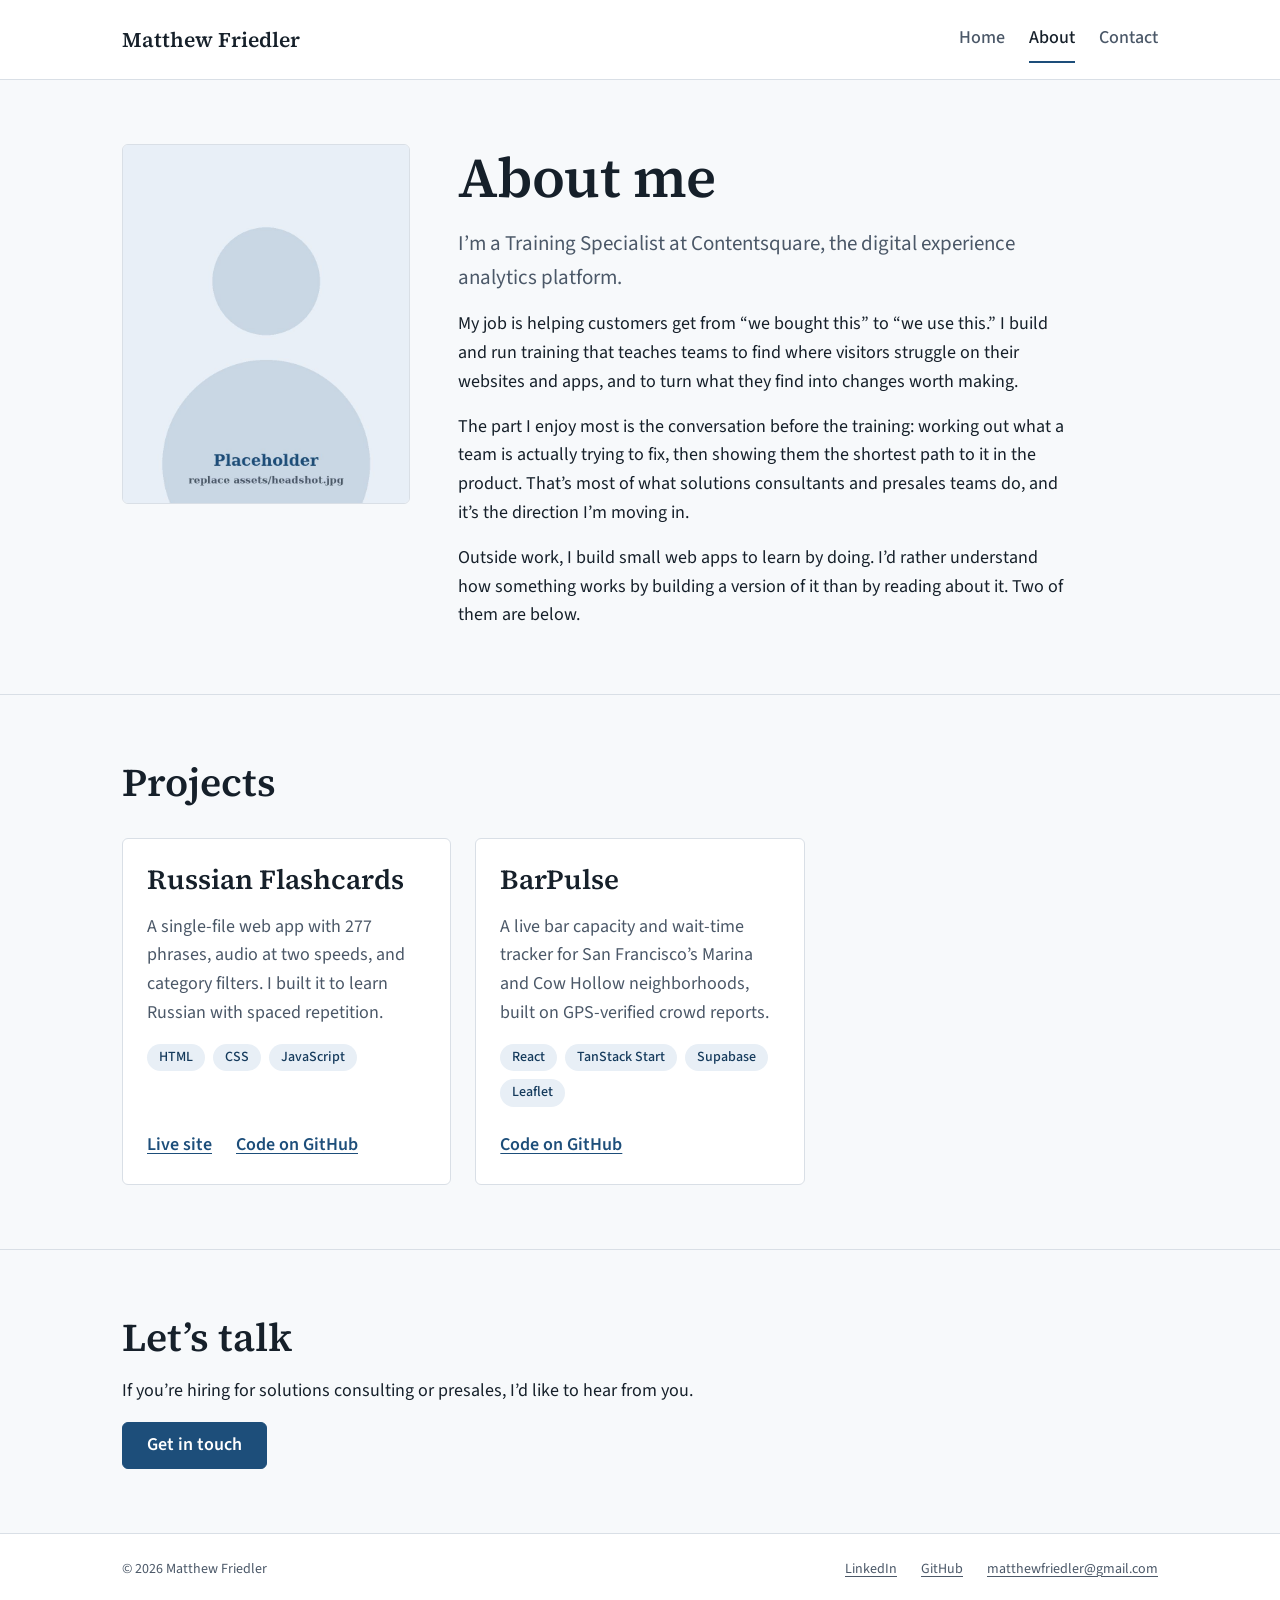
==== about.html @ 371585cc "Stage 2: about page with headshot and project cards - about.html: first-person "About me" draft (Con" ====
<!doctype html>
<html lang="en">
<head>
  <meta charset="utf-8">
  <meta name="viewport" content="width=device-width, initial-scale=1">
  <title>About — Matthew Friedler</title>
  <meta name="description" content="About Matthew Friedler: training at Contentsquare, moving toward solutions consulting, and small web apps built to learn by doing.">
  <link rel="icon" href="/assets/favicon.svg" type="image/svg+xml">
  <link rel="preload" href="/assets/fonts/source-serif-4-latin-wght-normal.woff2" as="font" type="font/woff2" crossorigin>
  <link rel="preload" href="/assets/fonts/source-sans-3-latin-wght-normal.woff2" as="font" type="font/woff2" crossorigin>
  <link rel="stylesheet" href="/styles.css">
</head>
<body>
  <a class="skip-link" href="#main">Skip to content</a>

  <!-- Shared header: keep identical across index.html, about.html, contact.html
       (only aria-current moves). -->
  <header class="site-header">
    <div class="container site-header__inner">
      <a class="site-name" href="/">Matthew Friedler</a>
      <nav class="site-nav" aria-label="Main">
        <ul>
          <li><a href="/">Home</a></li>
          <li><a href="/about" aria-current="page">About</a></li>
          <li><a href="/contact">Contact</a></li>
        </ul>
      </nav>
    </div>
  </header>

  <main id="main">
    <section class="section" aria-labelledby="about-heading">
      <div class="container about">
        <img class="about__photo" src="/assets/headshot.jpg" width="800" height="1000"
             alt="Matthew Friedler">
        <div class="about__text stack">
          <h1 id="about-heading">About me</h1>
          <p class="lede">I’m a Training Specialist at Contentsquare, the digital experience analytics platform.</p>
          <p>My job is helping customers get from “we bought this” to “we use this.” I build and run training that teaches teams to find where visitors struggle on their websites and apps, and to turn what they find into changes worth making.</p>
          <p>The part I enjoy most is the conversation before the training: working out what a team is actually trying to fix, then showing them the shortest path to it in the product. That’s most of what solutions consultants and presales teams do, and it’s the direction I’m moving in.</p>
          <p>Outside work, I build small web apps to learn by doing. I’d rather understand how something works by building a version of it than by reading about it. Two of them are below.</p>
        </div>
      </div>
    </section>

    <section class="section" aria-labelledby="projects-heading">
      <div class="container">
        <h2 id="projects-heading">Projects</h2>
        <div class="projects">

          <!-- PROJECT CARD TEMPLATE — to add a project, copy one <article> block,
               paste it after the last one, and edit the name, summary, tags and links.
               Remove the "Live site" <li> if there is no live link. -->
          <article class="project">
            <h3 class="project__name">Russian Flashcards</h3>
            <p class="project__summary">A single-file web app with 277 phrases, audio at two speeds, and category filters. I built it to learn Russian with spaced repetition.</p>
            <ul class="tags" aria-label="Built with">
              <li>HTML</li>
              <li>CSS</li>
              <li>JavaScript</li>
            </ul>
            <ul class="project__links">
              <li><a href="https://matthewfriedler.github.io/russian-flashcards/">Live site<span class="visually-hidden"> for Russian Flashcards</span></a></li>
              <li><a href="https://github.com/matthewfriedler/russian-flashcards">Code on GitHub<span class="visually-hidden"> for Russian Flashcards</span></a></li>
            </ul>
          </article>

          <article class="project">
            <h3 class="project__name">BarPulse</h3>
            <p class="project__summary">A live bar capacity and wait-time tracker for San Francisco’s Marina and Cow Hollow neighborhoods, built on GPS-verified crowd reports.</p>
            <ul class="tags" aria-label="Built with">
              <li>React</li>
              <li>TanStack Start</li>
              <li>Supabase</li>
              <li>Leaflet</li>
            </ul>
            <ul class="project__links">
              <li><a href="https://github.com/matthewfriedler/bar-pulse-sf">Code on GitHub<span class="visually-hidden"> for BarPulse</span></a></li>
            </ul>
          </article>

        </div>
      </div>
    </section>

    <section class="section" aria-labelledby="next-heading">
      <div class="container stack">
        <h2 id="next-heading">Let’s talk</h2>
        <p>If you’re hiring for solutions consulting or presales, I’d like to hear from you.</p>
        <div class="button-row">
          <a class="button" href="/contact">Get in touch</a>
        </div>
      </div>
    </section>
  </main>

  <!-- Shared footer: keep identical across all pages. -->
  <footer class="site-footer">
    <div class="container site-footer__inner">
      <p>© 2026 Matthew Friedler</p>
      <ul>
        <li><a href="https://www.linkedin.com/in/matthewfriedler/">LinkedIn</a></li>
        <li><a href="https://github.com/matthewfriedler">GitHub</a></li>
        <li><a class="break-anywhere" href="mailto:matthewfriedler@gmail.com">matthewfriedler@gmail.com</a></li>
      </ul>
    </div>
  </footer>
</body>
</html>
---- styles.css ----
/* ==========================================================================
   Matthew Friedler — shared stylesheet
   One file for all pages. Tokens first; change values here, not inline.
   ========================================================================== */

/* ---------- Fonts (self-hosted, SIL OFL — see assets/fonts/OFL.txt) ---------- */
@font-face {
  font-family: "Source Serif 4";
  src: url("/assets/fonts/source-serif-4-latin-wght-normal.woff2") format("woff2");
  font-weight: 200 900;
  font-style: normal;
  font-display: swap;
}
@font-face {
  font-family: "Source Sans 3";
  src: url("/assets/fonts/source-sans-3-latin-wght-normal.woff2") format("woff2");
  font-weight: 200 900;
  font-style: normal;
  font-display: swap;
}
@font-face {
  font-family: "Source Sans 3";
  src: url("/assets/fonts/source-sans-3-latin-wght-italic.woff2") format("woff2");
  font-weight: 200 900;
  font-style: italic;
  font-display: swap;
}

/* ---------- Tokens ---------- */
:root {
  /* Colour */
  --bg: #f7f9fb;
  --surface: #ffffff;
  --ink: #16202a;
  --muted: #4b5868;
  --line: #d9dfe6;
  --accent: #1d4e7a;
  --accent-strong: #143a5c;
  --accent-tint: #e8eff6;
  --error: #b42318;
  --success: #1e7a4c;

  /* Type */
  --font-heading: "Source Serif 4", Georgia, "Times New Roman", serif;
  --font-body: "Source Sans 3", -apple-system, BlinkMacSystemFont, "Segoe UI", Roboto, Arial, sans-serif;

  /* Type scale (~1.25 ratio; base grows 16px → 18px with viewport) */
  --text-sm: 0.875rem;
  --text-base: clamp(1rem, 0.95rem + 0.25vw, 1.125rem);
  --text-lg: clamp(1.125rem, 1.05rem + 0.35vw, 1.3125rem);
  --text-xl: clamp(1.375rem, 1.25rem + 0.6vw, 1.75rem);
  --text-2xl: clamp(1.75rem, 1.5rem + 1.2vw, 2.5rem);
  --text-3xl: clamp(2.25rem, 1.8rem + 2.2vw, 3.5rem);

  /* Spacing scale (4px base) — use only these */
  --space-1: 0.25rem; /*  4px */
  --space-2: 0.5rem;  /*  8px */
  --space-3: 0.75rem; /* 12px */
  --space-4: 1rem;    /* 16px */
  --space-5: 1.5rem;  /* 24px */
  --space-6: 2rem;    /* 32px */
  --space-7: 3rem;    /* 48px */
  --space-8: 4rem;    /* 64px */
  --space-9: 6rem;    /* 96px */

  /* Layout */
  --container: 68.75rem; /* 1100px */
  --measure: 68ch;
  --gutter: var(--space-4);
  --radius: 6px;
  --focus-ring: 3px solid var(--accent);
}

@media (min-width: 48em) {
  :root { --gutter: var(--space-6); }
}

/* ---------- Reset ---------- */
*, *::before, *::after { box-sizing: border-box; }
* { margin: 0; }
html {
  -webkit-text-size-adjust: 100%;
  text-size-adjust: 100%;
}
img, svg { display: block; max-width: 100%; height: auto; }
input, button, textarea, select { font: inherit; color: inherit; }

/* ---------- Base ---------- */
body {
  min-height: 100vh;
  min-height: 100dvh;
  display: flex;
  flex-direction: column;
  background: var(--bg);
  color: var(--ink);
  font-family: var(--font-body);
  font-size: var(--text-base);
  line-height: 1.6;
  overflow-wrap: break-word;
}

h1, h2, h3 {
  font-family: var(--font-heading);
  font-weight: 600;
  line-height: 1.2;
  color: var(--ink);
  text-wrap: balance;
}
h1 { font-size: var(--text-3xl); letter-spacing: -0.01em; }
h2 { font-size: var(--text-2xl); }
h3 { font-size: var(--text-xl); }

p { max-width: var(--measure); text-wrap: pretty; }

a { color: var(--accent); text-underline-offset: 0.18em; text-decoration-thickness: 1px; }
a:hover { color: var(--accent-strong); text-decoration-thickness: 2px; }

/* Long URLs / emails never push the layout wider than the screen */
.break-anywhere { overflow-wrap: anywhere; }

/* Hidden visually, still read by screen readers */
.visually-hidden {
  position: absolute !important;
  width: 1px;
  height: 1px;
  padding: 0;
  margin: -1px;
  overflow: hidden;
  clip: rect(0 0 0 0);
  white-space: nowrap;
  border: 0;
}

/* ---------- Focus ---------- */
:focus-visible {
  outline: var(--focus-ring);
  outline-offset: 3px;
  border-radius: 2px;
}

.skip-link {
  position: absolute;
  left: var(--space-4);
  top: var(--space-2);
  z-index: 10;
  padding: var(--space-2) var(--space-4);
  background: var(--accent);
  color: #fff;
  border-radius: var(--radius);
  transform: translateY(-200%);
}
.skip-link:focus { transform: none; color: #fff; }

/* ---------- Layout ---------- */
.container {
  width: 100%;
  max-width: var(--container);
  margin-inline: auto;
  padding-inline: var(--gutter);
}

main { flex: 1; }

.section { padding-block: var(--space-7); }
@media (min-width: 48em) {
  .section { padding-block: var(--space-8); }
}

.hero + .section,
.section + .section { border-top: 1px solid var(--line); }

.stack > * + * { margin-top: var(--space-4); }

/* ---------- Header ---------- */
.site-header {
  background: var(--surface);
  border-bottom: 1px solid var(--line);
}
.site-header__inner {
  display: flex;
  flex-wrap: wrap;
  align-items: center;
  justify-content: space-between;
  gap: var(--space-2) var(--space-5);
  padding-block: var(--space-4);
}
.site-name {
  font-family: var(--font-heading);
  font-weight: 600;
  font-size: var(--text-lg);
  color: var(--ink);
  text-decoration: none;
}
.site-name:hover { color: var(--accent); text-decoration: none; }

.site-nav ul {
  display: flex;
  flex-wrap: wrap;
  gap: var(--space-1) var(--space-5);
  list-style: none;
  padding: 0;
}
.site-nav a {
  display: inline-block;
  padding-block: var(--space-2);
  color: var(--muted);
  font-weight: 500;
  text-decoration: none;
  border-bottom: 2px solid transparent;
}
.site-nav a:hover { color: var(--ink); }
.site-nav a[aria-current="page"] {
  color: var(--ink);
  border-bottom-color: var(--accent);
}

/* ---------- Footer ---------- */
.site-footer {
  border-top: 1px solid var(--line);
  background: var(--surface);
  color: var(--muted);
  font-size: var(--text-sm);
}
.site-footer__inner {
  display: flex;
  flex-wrap: wrap;
  justify-content: space-between;
  align-items: center;
  gap: var(--space-3) var(--space-5);
  padding-block: var(--space-5);
}
.site-footer ul {
  display: flex;
  flex-wrap: wrap;
  gap: var(--space-2) var(--space-5);
  list-style: none;
  padding: 0;
}
.site-footer a { color: var(--muted); }
.site-footer a:hover { color: var(--accent); }

/* ---------- Buttons ---------- */
.button-row {
  display: flex;
  flex-wrap: wrap;
  gap: var(--space-3);
}
.button {
  display: inline-flex;
  align-items: center;
  justify-content: center;
  min-height: 2.75rem; /* 44px touch target */
  padding: var(--space-2) var(--space-5);
  border: 1px solid var(--accent);
  border-radius: var(--radius);
  background: var(--accent);
  color: #fff;
  font-weight: 600;
  text-decoration: none;
  cursor: pointer;
  transition: background-color 150ms ease, border-color 150ms ease, color 150ms ease;
}
.button:hover {
  background: var(--accent-strong);
  border-color: var(--accent-strong);
  color: #fff;
  text-decoration: none;
}
.button--secondary {
  background: transparent;
  color: var(--accent);
}
.button--secondary:hover {
  background: var(--accent-tint);
  color: var(--accent-strong);
}

/* ---------- Page intro / hero ---------- */
.eyebrow {
  font-size: var(--text-sm);
  font-weight: 600;
  letter-spacing: 0.06em;
  text-transform: uppercase;
  color: var(--accent);
}
.lede {
  font-size: var(--text-lg);
  color: var(--muted);
}

.hero { padding-block: var(--space-8) var(--space-7); }
@media (min-width: 48em) {
  .hero { padding-block: var(--space-9) var(--space-8); }
}
.hero .lede { margin-top: var(--space-5); }
.hero .lede + .lede { margin-top: var(--space-4); }
.hero .button-row { margin-top: var(--space-6); }

/* Key facts list (home) */
.facts {
  display: grid;
  gap: var(--space-5);
  padding: 0;
}
@media (min-width: 48em) {
  .facts { grid-template-columns: repeat(3, minmax(0, 1fr)); gap: var(--space-6); }
}
.facts dt {
  font-size: var(--text-sm);
  font-weight: 600;
  letter-spacing: 0.06em;
  text-transform: uppercase;
  color: var(--muted);
}
.facts dd {
  margin: var(--space-1) 0 0;
  font-family: var(--font-heading);
  font-size: var(--text-lg);
  font-weight: 600;
}

/* ---------- About ---------- */
.about {
  display: grid;
  gap: var(--space-6);
  align-items: start;
}
.about__photo {
  width: 100%;
  max-width: 16rem;
  aspect-ratio: 4 / 5;
  object-fit: cover;
  border-radius: var(--radius);
  border: 1px solid var(--line);
  background: var(--accent-tint);
}
@media (min-width: 48em) {
  .about {
    grid-template-columns: minmax(0, 15rem) minmax(0, 1fr);
    gap: var(--space-7);
  }
  .about__photo { max-width: none; }
}
@media (min-width: 64em) {
  .about { grid-template-columns: minmax(0, 18rem) minmax(0, 1fr); }
}

/* ---------- Projects ---------- */
.projects {
  display: grid;
  grid-template-columns: repeat(auto-fill, minmax(min(100%, 20rem), 1fr));
  gap: var(--space-5);
  margin-top: var(--space-6);
}
.project {
  display: flex;
  flex-direction: column;
  gap: var(--space-4);
  padding: var(--space-5);
  background: var(--surface);
  border: 1px solid var(--line);
  border-radius: var(--radius);
}
.project__name { font-size: var(--text-xl); }
.project__summary { color: var(--muted); }

.tags {
  display: flex;
  flex-wrap: wrap;
  gap: var(--space-2);
  list-style: none;
  padding: 0;
}
.tags li {
  padding: var(--space-1) var(--space-3);
  border-radius: 999px;
  background: var(--accent-tint);
  color: var(--accent-strong);
  font-size: var(--text-sm);
  font-weight: 500;
  line-height: 1.4;
}

.project__links {
  display: flex;
  flex-wrap: wrap;
  gap: var(--space-2) var(--space-5);
  list-style: none;
  padding: 0;
  margin-top: auto; /* pin links to the bottom so cards align */
  padding-top: var(--space-2);
  font-weight: 600;
}

/* ---------- Motion ---------- */
@media (prefers-reduced-motion: reduce) {
  *, *::before, *::after {
    transition-duration: 0.01ms !important;
    animation-duration: 0.01ms !important;
    animation-iteration-count: 1 !important;
    scroll-behavior: auto !important;
  }
}
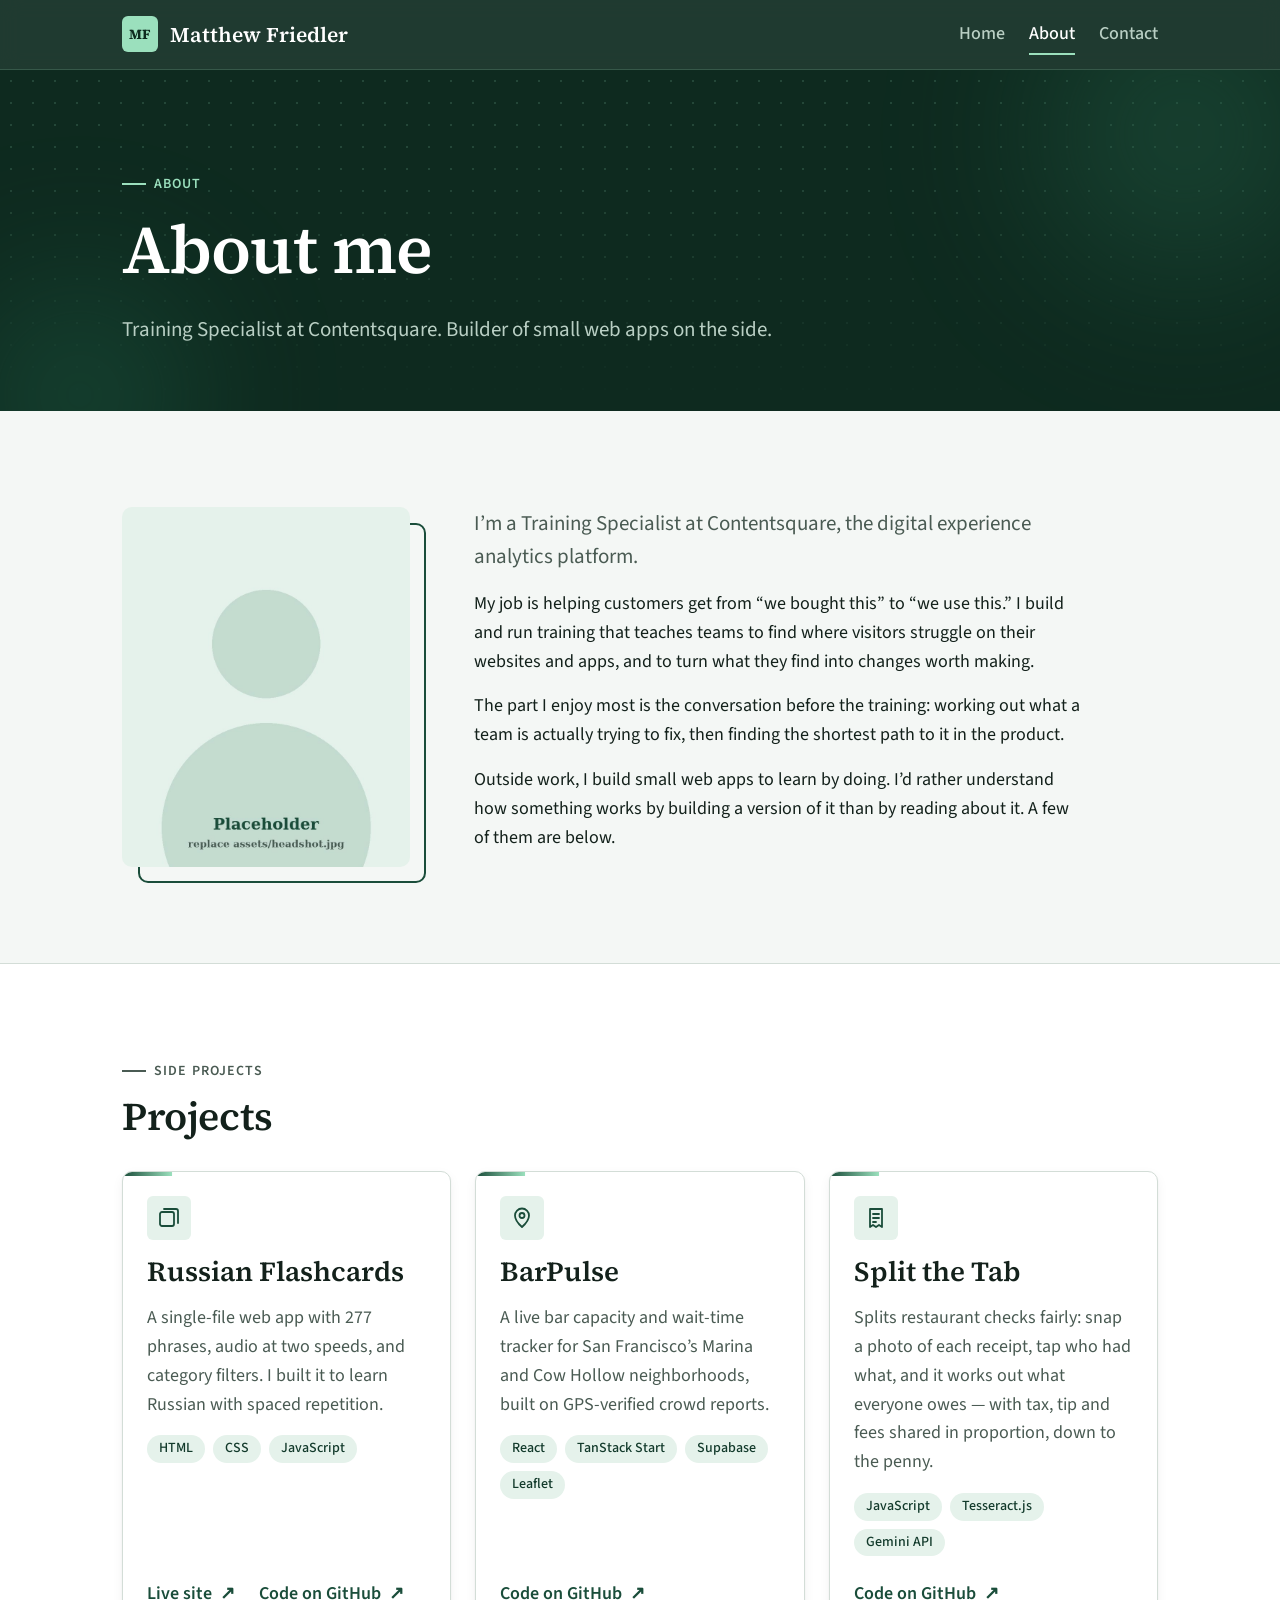
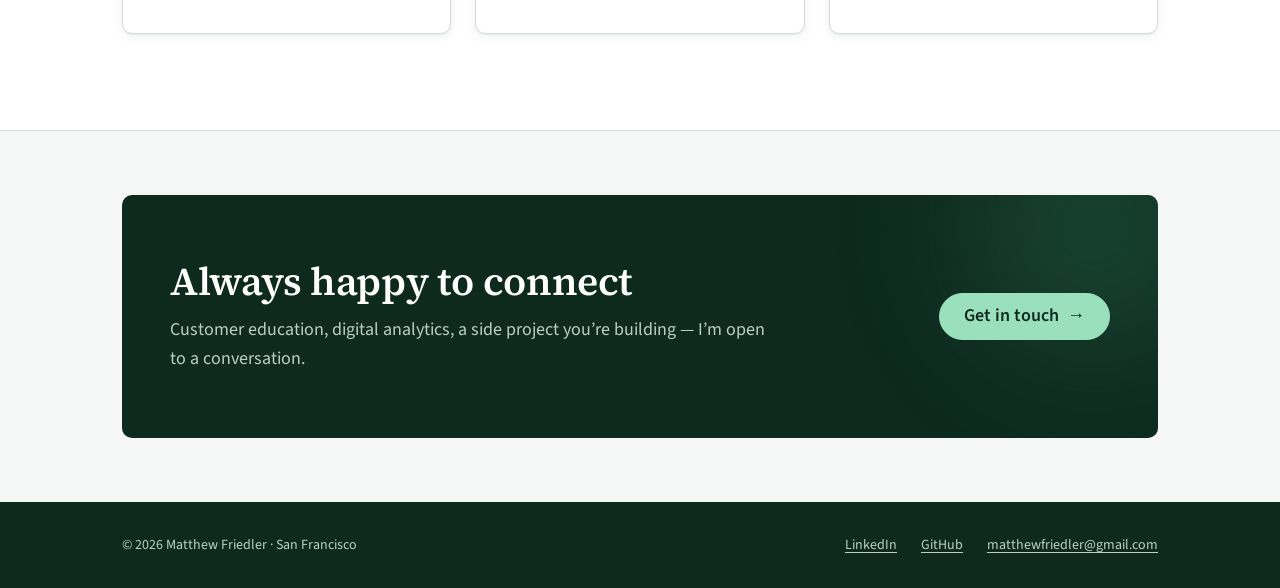
==== commit 9cec56f7: "Refresh design (forest green + motion), reword copy, add Split the Tab Copy - Describe what Matthew " ====
--- a/about.html
+++ b/about.html
@@ -4,20 +4,22 @@
   <meta charset="utf-8">
   <meta name="viewport" content="width=device-width, initial-scale=1">
   <title>About — Matthew Friedler</title>
-  <meta name="description" content="About Matthew Friedler: training at Contentsquare, moving toward solutions consulting, and small web apps built to learn by doing.">
+  <meta name="description" content="About Matthew Friedler: training at Contentsquare, and small web apps built to learn by doing.">
+  <meta name="theme-color" content="#0e2a1f">
   <link rel="icon" href="/assets/favicon.svg" type="image/svg+xml">
   <link rel="preload" href="/assets/fonts/source-serif-4-latin-wght-normal.woff2" as="font" type="font/woff2" crossorigin>
   <link rel="preload" href="/assets/fonts/source-sans-3-latin-wght-normal.woff2" as="font" type="font/woff2" crossorigin>
   <link rel="stylesheet" href="/styles.css">
-</head>
-<body>
+  <script>document.documentElement.classList.add("js")</script>
+  <script src="/site.js" defer></script>
+</head><body>
   <a class="skip-link" href="#main">Skip to content</a>
 
   <!-- Shared header: keep identical across index.html, about.html, contact.html
        (only aria-current moves). -->
-  <header class="site-header">
+  <header class="site-header on-dark">
     <div class="container site-header__inner">
-      <a class="site-name" href="/">Matthew Friedler</a>
+      <a class="site-name" href="/"><span class="site-name__mark" aria-hidden="true">MF</span>Matthew Friedler</a>
       <nav class="site-nav" aria-label="Main">
         <ul>
           <li><a href="/">Home</a></li>
@@ -29,29 +31,43 @@
   </header>
 
   <main id="main">
-    <section class="section" aria-labelledby="about-heading">
+    <section class="hero on-dark">
+      <div class="hero__glow hero__glow--a" aria-hidden="true"></div>
+      <div class="hero__glow hero__glow--b" aria-hidden="true"></div>
+      <div class="container hero__inner">
+        <p class="eyebrow enter" style="--i:0">About</p>
+        <h1 class="enter" style="--i:1">About me</h1>
+        <p class="lede enter" style="--i:2">Training Specialist at Contentsquare. Builder of small web apps on the side.</p>
+      </div>
+    </section>
+
+    <section class="section" aria-label="Bio">
       <div class="container about">
-        <img class="about__photo" src="/assets/headshot.jpg" width="800" height="1000"
-             alt="Matthew Friedler">
-        <div class="about__text stack">
-          <h1 id="about-heading">About me</h1>
+        <div class="about__photo-wrap reveal">
+          <img class="about__photo" src="/assets/headshot.jpg" width="800" height="1000" alt="Matthew Friedler">
+        </div>
+        <div class="about__text stack reveal" style="--i:1">
           <p class="lede">I’m a Training Specialist at Contentsquare, the digital experience analytics platform.</p>
           <p>My job is helping customers get from “we bought this” to “we use this.” I build and run training that teaches teams to find where visitors struggle on their websites and apps, and to turn what they find into changes worth making.</p>
-          <p>The part I enjoy most is the conversation before the training: working out what a team is actually trying to fix, then showing them the shortest path to it in the product. That’s most of what solutions consultants and presales teams do, and it’s the direction I’m moving in.</p>
-          <p>Outside work, I build small web apps to learn by doing. I’d rather understand how something works by building a version of it than by reading about it. Two of them are below.</p>
+          <p>The part I enjoy most is the conversation before the training: working out what a team is actually trying to fix, then finding the shortest path to it in the product.</p>
+          <p>Outside work, I build small web apps to learn by doing. I’d rather understand how something works by building a version of it than by reading about it. A few of them are below.</p>
         </div>
       </div>
     </section>
 
-    <section class="section" aria-labelledby="projects-heading">
+    <section id="projects" class="section section--alt" aria-labelledby="projects-heading">
       <div class="container">
-        <h2 id="projects-heading">Projects</h2>
+        <div class="section-head reveal">
+          <p class="eyebrow">Side projects</p>
+          <h2 id="projects-heading">Projects</h2>
+        </div>
         <div class="projects">
 
           <!-- PROJECT CARD TEMPLATE — to add a project, copy one <article> block,
-               paste it after the last one, and edit the name, summary, tags and links.
-               Remove the "Live site" <li> if there is no live link. -->
-          <article class="project">
+               paste it after the last one, and edit the icon, name, summary, tags
+               and links. Remove the "Live site" <li> if there is no live link. -->
+          <article class="project reveal" style="--i:0">
+            <div class="project__icon"><svg viewBox="0 0 24 24" fill="none" stroke="currentColor" stroke-width="1.8" stroke-linecap="round" stroke-linejoin="round" aria-hidden="true" focusable="false"><rect x="3" y="6" width="14" height="14" rx="2"/><path d="M7 3h12a2 2 0 0 1 2 2v12"/></svg></div>
             <h3 class="project__name">Russian Flashcards</h3>
             <p class="project__summary">A single-file web app with 277 phrases, audio at two speeds, and category filters. I built it to learn Russian with spaced repetition.</p>
             <ul class="tags" aria-label="Built with">
@@ -60,12 +76,12 @@
               <li>JavaScript</li>
             </ul>
             <ul class="project__links">
-              <li><a href="https://matthewfriedler.github.io/russian-flashcards/">Live site<span class="visually-hidden"> for Russian Flashcards</span></a></li>
-              <li><a href="https://github.com/matthewfriedler/russian-flashcards">Code on GitHub<span class="visually-hidden"> for Russian Flashcards</span></a></li>
+              <li><a class="arrow-link" href="https://matthewfriedler.github.io/russian-flashcards/">Live site<span class="visually-hidden"> for Russian Flashcards</span> <span aria-hidden="true">↗</span></a></li>
+              <li><a class="arrow-link" href="https://github.com/matthewfriedler/russian-flashcards">Code on GitHub<span class="visually-hidden"> for Russian Flashcards</span> <span aria-hidden="true">↗</span></a></li>
             </ul>
           </article>
-
-          <article class="project">
+          <article class="project reveal" style="--i:1">
+            <div class="project__icon"><svg viewBox="0 0 24 24" fill="none" stroke="currentColor" stroke-width="1.8" stroke-linecap="round" stroke-linejoin="round" aria-hidden="true" focusable="false"><path d="M12 21s-7-6.1-7-11.5A7 7 0 0 1 19 9.5C19 14.9 12 21 12 21z"/><circle cx="12" cy="9.5" r="2.5"/></svg></div>
             <h3 class="project__name">BarPulse</h3>
             <p class="project__summary">A live bar capacity and wait-time tracker for San Francisco’s Marina and Cow Hollow neighborhoods, built on GPS-verified crowd reports.</p>
             <ul class="tags" aria-label="Built with">
@@ -75,7 +91,20 @@
               <li>Leaflet</li>
             </ul>
             <ul class="project__links">
-              <li><a href="https://github.com/matthewfriedler/bar-pulse-sf">Code on GitHub<span class="visually-hidden"> for BarPulse</span></a></li>
+              <li><a class="arrow-link" href="https://github.com/matthewfriedler/bar-pulse-sf">Code on GitHub<span class="visually-hidden"> for BarPulse</span> <span aria-hidden="true">↗</span></a></li>
+            </ul>
+          </article>
+          <article class="project reveal" style="--i:2">
+            <div class="project__icon"><svg viewBox="0 0 24 24" fill="none" stroke="currentColor" stroke-width="1.8" stroke-linecap="round" stroke-linejoin="round" aria-hidden="true" focusable="false"><path d="M6 3h12v18l-3-2-3 2-3-2-3 2z"/><path d="M9 8h6M9 12h6M9 16h3"/></svg></div>
+            <h3 class="project__name">Split the Tab</h3>
+            <p class="project__summary">Splits restaurant checks fairly: snap a photo of each receipt, tap who had what, and it works out what everyone owes — with tax, tip and fees shared in proportion, down to the penny.</p>
+            <ul class="tags" aria-label="Built with">
+              <li>JavaScript</li>
+              <li>Tesseract.js</li>
+              <li>Gemini API</li>
+            </ul>
+            <ul class="project__links">
+              <li><a class="arrow-link" href="https://github.com/matthewfriedler/split-the-tab">Code on GitHub<span class="visually-hidden"> for Split the Tab</span> <span aria-hidden="true">↗</span></a></li>
             </ul>
           </article>
 
@@ -83,21 +112,23 @@
       </div>
     </section>
 
-    <section class="section" aria-labelledby="next-heading">
-      <div class="container stack">
-        <h2 id="next-heading">Let’s talk</h2>
-        <p>If you’re hiring for solutions consulting or presales, I’d like to hear from you.</p>
-        <div class="button-row">
-          <a class="button" href="/contact">Get in touch</a>
+    <section class="section section--tight" aria-labelledby="cta-heading">
+      <div class="container">
+        <div class="cta on-dark reveal">
+          <div>
+            <h2 id="cta-heading">Always happy to connect</h2>
+            <p>Customer education, digital analytics, a side project you’re building — I’m open to a conversation.</p>
+          </div>
+          <a class="button" href="/contact">Get in touch <span class="button__arrow" aria-hidden="true">→</span></a>
         </div>
       </div>
     </section>
   </main>
 
   <!-- Shared footer: keep identical across all pages. -->
-  <footer class="site-footer">
+  <footer class="site-footer on-dark">
     <div class="container site-footer__inner">
-      <p>© 2026 Matthew Friedler</p>
+      <p>© 2026 Matthew Friedler · San Francisco</p>
       <ul>
         <li><a href="https://www.linkedin.com/in/matthewfriedler/">LinkedIn</a></li>
         <li><a href="https://github.com/matthewfriedler">GitHub</a></li>
--- a/styles.css
+++ b/styles.css
@@ -28,17 +28,31 @@
 
 /* ---------- Tokens ---------- */
 :root {
-  /* Colour */
-  --bg: #f7f9fb;
+  /* Colour — dark forest green brand, mint highlight. All text pairs ≥ 4.5:1. */
+  --forest-900: #0e2a1f;  /* deepest: hero bands, header, footer */
+  --forest: #1a4d3a;      /* brand / links / primary buttons (9.7:1 on white) */
+  --forest-strong: #123a2b; /* hover / pressed */
+  --mint: #9be0bd;        /* highlight on dark (10:1 on forest-900) */
+  --mint-tint: #e5f2eb;   /* tags, soft fills */
+  --bg: #f4f7f5;          /* page background — cool green-grey, not cream */
   --surface: #ffffff;
-  --ink: #16202a;
-  --muted: #4b5868;
-  --line: #d9dfe6;
-  --accent: #1d4e7a;
-  --accent-strong: #143a5c;
-  --accent-tint: #e8eff6;
+  --ink: #13211b;
+  --muted: #4a5b53;       /* 6.7:1 on bg */
+  --on-dark: #ffffff;
+  --on-dark-muted: #b9cfc4; /* 9.3:1 on forest-900 */
+  --line: #d3ddd7;
+  --line-dark: rgba(155, 224, 189, 0.18);
+  --field-border: #77887f; /* 3.7:1 on white (WCAG 1.4.11 needs 3:1) */
   --error: #b42318;
   --success: #1e7a4c;
+
+  /* Back-compat aliases used by component rules */
+  --accent: var(--forest);
+  --accent-strong: var(--forest-strong);
+  --accent-tint: var(--mint-tint);
+
+  /* Focus ring colour flips to mint inside dark sections (see .on-dark) */
+  --focus: var(--forest);
 
   /* Type */
   --font-heading: "Source Serif 4", Georgia, "Times New Roman", serif;
@@ -50,7 +64,7 @@
   --text-lg: clamp(1.125rem, 1.05rem + 0.35vw, 1.3125rem);
   --text-xl: clamp(1.375rem, 1.25rem + 0.6vw, 1.75rem);
   --text-2xl: clamp(1.75rem, 1.5rem + 1.2vw, 2.5rem);
-  --text-3xl: clamp(2.25rem, 1.8rem + 2.2vw, 3.5rem);
+  --text-3xl: clamp(2.375rem, 1.6rem + 3.6vw, 4.25rem);
 
   /* Spacing scale (4px base) — use only these */
   --space-1: 0.25rem; /*  4px */
@@ -67,8 +81,13 @@
   --container: 68.75rem; /* 1100px */
   --measure: 68ch;
   --gutter: var(--space-4);
-  --radius: 6px;
-  --focus-ring: 3px solid var(--accent);
+  --radius: 10px;
+  --radius-sm: 6px;
+
+  /* Motion */
+  --ease-out: cubic-bezier(0.22, 1, 0.36, 1);
+  --shadow-card: 0 1px 2px rgba(14, 42, 31, 0.06), 0 4px 12px rgba(14, 42, 31, 0.05);
+  --shadow-lift: 0 2px 4px rgba(14, 42, 31, 0.06), 0 16px 32px -8px rgba(14, 42, 31, 0.18);
 }
 
 @media (min-width: 48em) {
@@ -81,9 +100,11 @@
 html {
   -webkit-text-size-adjust: 100%;
   text-size-adjust: 100%;
+  scroll-padding-top: 5rem; /* sticky header doesn't cover anchor targets */
 }
 img, svg { display: block; max-width: 100%; height: auto; }
 input, button, textarea, select { font: inherit; color: inherit; }
+[hidden] { display: none !important; }
 
 /* ---------- Base ---------- */
 body {
@@ -97,23 +118,26 @@
   font-size: var(--text-base);
   line-height: 1.6;
   overflow-wrap: break-word;
+  overflow-x: clip; /* decorative glows never cause sideways scroll */
 }
 
 h1, h2, h3 {
   font-family: var(--font-heading);
   font-weight: 600;
-  line-height: 1.2;
+  line-height: 1.15;
   color: var(--ink);
   text-wrap: balance;
 }
-h1 { font-size: var(--text-3xl); letter-spacing: -0.01em; }
-h2 { font-size: var(--text-2xl); }
+h1 { font-size: var(--text-3xl); letter-spacing: -0.015em; }
+h2 { font-size: var(--text-2xl); letter-spacing: -0.01em; }
 h3 { font-size: var(--text-xl); }
 
 p { max-width: var(--measure); text-wrap: pretty; }
 
 a { color: var(--accent); text-underline-offset: 0.18em; text-decoration-thickness: 1px; }
 a:hover { color: var(--accent-strong); text-decoration-thickness: 2px; }
+
+::selection { background: var(--mint); color: var(--forest-900); }
 
 /* Long URLs / emails never push the layout wider than the screen */
 .break-anywhere { overflow-wrap: anywhere; }
@@ -133,23 +157,25 @@
 
 /* ---------- Focus ---------- */
 :focus-visible {
-  outline: var(--focus-ring);
+  outline: 3px solid var(--focus);
   outline-offset: 3px;
   border-radius: 2px;
 }
+.on-dark { --focus: var(--mint); }
 
 .skip-link {
   position: absolute;
   left: var(--space-4);
   top: var(--space-2);
-  z-index: 10;
+  z-index: 100;
   padding: var(--space-2) var(--space-4);
-  background: var(--accent);
-  color: #fff;
-  border-radius: var(--radius);
+  background: var(--mint);
+  color: var(--forest-900);
+  font-weight: 600;
+  border-radius: var(--radius-sm);
   transform: translateY(-200%);
 }
-.skip-link:focus { transform: none; color: #fff; }
+.skip-link:focus { transform: none; color: var(--forest-900); }
 
 /* ---------- Layout ---------- */
 .container {
@@ -161,37 +187,87 @@
 
 main { flex: 1; }
 
-.section { padding-block: var(--space-7); }
-@media (min-width: 48em) {
-  .section { padding-block: var(--space-8); }
-}
-
-.hero + .section,
-.section + .section { border-top: 1px solid var(--line); }
+.section { padding-block: var(--space-8); }
+@media (min-width: 48em) {
+  .section { padding-block: var(--space-9); }
+}
+.section--tight { padding-block: var(--space-7); }
+@media (min-width: 48em) {
+  .section--tight { padding-block: var(--space-8); }
+}
+.section--alt { background: var(--surface); border-block: 1px solid var(--line); }
+/* A CTA band right after a same-coloured section doesn't need a second gap above it */
+.section:not(.section--alt) + .section--tight { padding-top: 0; }
 
 .stack > * + * { margin-top: var(--space-4); }
 
-/* ---------- Header ---------- */
+.section-head { display: grid; gap: var(--space-3); margin-bottom: var(--space-6); }
+.section-head p { color: var(--muted); }
+
+/* Small label above headings */
+.eyebrow {
+  display: inline-flex;
+  align-items: center;
+  gap: var(--space-2);
+  font-size: var(--text-sm);
+  font-weight: 600;
+  letter-spacing: 0.08em;
+  text-transform: uppercase;
+  color: var(--forest);
+}
+.eyebrow::before {
+  content: "";
+  width: 1.5rem;
+  height: 2px;
+  background: currentColor;
+}
+.on-dark .eyebrow { color: var(--mint); }
+
+/* ---------- Header (sticky, dark) ---------- */
 .site-header {
-  background: var(--surface);
-  border-bottom: 1px solid var(--line);
-}
+  position: sticky;
+  top: 0;
+  z-index: 50;
+  background: rgba(14, 42, 31, 0.92);
+  -webkit-backdrop-filter: saturate(140%) blur(10px);
+  backdrop-filter: saturate(140%) blur(10px);
+  border-bottom: 1px solid var(--line-dark);
+  transition: box-shadow 250ms ease;
+}
+.site-header.is-scrolled { box-shadow: 0 8px 24px -12px rgba(0, 0, 0, 0.45); }
 .site-header__inner {
   display: flex;
   flex-wrap: wrap;
   align-items: center;
   justify-content: space-between;
   gap: var(--space-2) var(--space-5);
-  padding-block: var(--space-4);
+  padding-block: var(--space-3);
 }
 .site-name {
+  display: inline-flex;
+  align-items: center;
+  gap: var(--space-3);
   font-family: var(--font-heading);
   font-weight: 600;
   font-size: var(--text-lg);
-  color: var(--ink);
+  color: var(--on-dark);
   text-decoration: none;
 }
-.site-name:hover { color: var(--accent); text-decoration: none; }
+.site-name:hover { color: var(--on-dark); text-decoration: none; }
+.site-name__mark {
+  display: grid;
+  place-items: center;
+  width: 2.25rem;
+  height: 2.25rem;
+  border-radius: var(--radius-sm);
+  background: var(--mint);
+  color: var(--forest-900);
+  font-size: var(--text-sm);
+  font-weight: 700;
+  letter-spacing: 0.02em;
+  transition: transform 300ms var(--ease-out);
+}
+.site-name:hover .site-name__mark { transform: rotate(-6deg) scale(1.05); }
 
 .site-nav ul {
   display: flex;
@@ -201,43 +277,130 @@
   padding: 0;
 }
 .site-nav a {
+  position: relative;
   display: inline-block;
   padding-block: var(--space-2);
-  color: var(--muted);
+  color: var(--on-dark-muted);
   font-weight: 500;
   text-decoration: none;
-  border-bottom: 2px solid transparent;
-}
-.site-nav a:hover { color: var(--ink); }
-.site-nav a[aria-current="page"] {
-  color: var(--ink);
-  border-bottom-color: var(--accent);
-}
-
-/* ---------- Footer ---------- */
-.site-footer {
-  border-top: 1px solid var(--line);
-  background: var(--surface);
+  transition: color 200ms ease;
+}
+.site-nav a::after {
+  content: "";
+  position: absolute;
+  left: 0;
+  right: 0;
+  bottom: 2px;
+  height: 2px;
+  background: var(--mint);
+  transform: scaleX(0);
+  transform-origin: left;
+  transition: transform 300ms var(--ease-out);
+}
+.site-nav a:hover { color: var(--on-dark); }
+.site-nav a:hover::after { transform: scaleX(1); }
+.site-nav a[aria-current="page"] { color: var(--on-dark); }
+.site-nav a[aria-current="page"]::after { transform: scaleX(1); }
+
+/* ---------- Dark hero band (home hero + page intros) ---------- */
+.hero {
+  position: relative;
+  isolation: isolate;
+  overflow: hidden;
+  background: var(--forest-900);
+  color: var(--on-dark);
+}
+/* Dot grid texture */
+.hero::before {
+  content: "";
+  position: absolute;
+  inset: 0;
+  z-index: -1;
+  background-image: radial-gradient(rgba(155, 224, 189, 0.16) 1px, transparent 1px);
+  background-size: 22px 22px;
+  -webkit-mask-image: linear-gradient(to bottom, #000 30%, transparent);
+  mask-image: linear-gradient(to bottom, #000 30%, transparent);
+}
+/* Slowly drifting glows */
+.hero__glow {
+  position: absolute;
+  z-index: -1;
+  border-radius: 50%;
+  filter: blur(60px);
+  opacity: 0.55;
+  pointer-events: none;
+}
+.hero__glow--a {
+  width: 28rem; height: 28rem;
+  top: -10rem; right: -8rem;
+  background: radial-gradient(circle, #245f47, transparent 70%);
+  animation: drift-a 18s ease-in-out infinite alternate;
+}
+.hero__glow--b {
+  width: 22rem; height: 22rem;
+  bottom: -10rem; left: -6rem;
+  background: radial-gradient(circle, #1f5f47, transparent 70%);
+  animation: drift-b 22s ease-in-out infinite alternate;
+}
+@keyframes drift-a {
+  to { transform: translate(-6rem, 4rem) scale(1.15); }
+}
+@keyframes drift-b {
+  to { transform: translate(5rem, -3rem) scale(1.1); }
+}
+
+.hero h1, .hero h2, .hero h3 { color: var(--on-dark); }
+.hero .lede { color: var(--on-dark-muted); }
+.hero__inner { padding-block: var(--space-8) var(--space-7); }
+@media (min-width: 48em) {
+  .hero__inner { padding-block: var(--space-9) var(--space-8); }
+}
+.hero--home .hero__inner { padding-block: var(--space-8); }
+@media (min-width: 48em) {
+  .hero--home .hero__inner { padding-block: var(--space-9) calc(var(--space-9) + var(--space-6)); }
+}
+.hero h1 { margin-top: var(--space-4); }
+.hero .lede { margin-top: var(--space-5); }
+.hero .lede + .lede { margin-top: var(--space-4); }
+.hero .button-row { margin-top: var(--space-6); }
+
+/* Mint highlight that draws under a word in the headline */
+.highlight {
+  position: relative;
+  white-space: nowrap;
+  color: var(--mint);
+}
+.highlight::after {
+  content: "";
+  position: absolute;
+  left: 0;
+  right: 0;
+  bottom: 0.04em;
+  height: 0.08em;
+  border-radius: 1px;
+  background: var(--mint);
+  transform-origin: left;
+  animation: draw 900ms 400ms var(--ease-out) both;
+}
+@keyframes draw {
+  from { transform: scaleX(0); }
+  to { transform: scaleX(1); }
+}
+
+/* Hero entrance (on load) */
+.hero .enter {
+  animation: enter 700ms var(--ease-out) both;
+  animation-delay: calc(var(--i, 0) * 90ms);
+}
+@keyframes enter {
+  from { opacity: 0; transform: translateY(14px); }
+  to { opacity: 1; transform: none; }
+}
+
+.lede {
+  font-size: var(--text-lg);
   color: var(--muted);
-  font-size: var(--text-sm);
-}
-.site-footer__inner {
-  display: flex;
-  flex-wrap: wrap;
-  justify-content: space-between;
-  align-items: center;
-  gap: var(--space-3) var(--space-5);
-  padding-block: var(--space-5);
-}
-.site-footer ul {
-  display: flex;
-  flex-wrap: wrap;
-  gap: var(--space-2) var(--space-5);
-  list-style: none;
-  padding: 0;
-}
-.site-footer a { color: var(--muted); }
-.site-footer a:hover { color: var(--accent); }
+}
 
 /* ---------- Buttons ---------- */
 .button-row {
@@ -249,97 +412,135 @@
   display: inline-flex;
   align-items: center;
   justify-content: center;
+  gap: var(--space-2);
   min-height: 2.75rem; /* 44px touch target */
   padding: var(--space-2) var(--space-5);
-  border: 1px solid var(--accent);
-  border-radius: var(--radius);
-  background: var(--accent);
-  color: #fff;
+  border: 1px solid var(--forest);
+  border-radius: 999px;
+  background: var(--forest);
+  color: var(--on-dark);
   font-weight: 600;
   text-decoration: none;
   cursor: pointer;
-  transition: background-color 150ms ease, border-color 150ms ease, color 150ms ease;
+  transition: background-color 200ms ease, border-color 200ms ease, color 200ms ease,
+    transform 200ms var(--ease-out), box-shadow 200ms ease;
 }
 .button:hover {
-  background: var(--accent-strong);
-  border-color: var(--accent-strong);
-  color: #fff;
+  background: var(--forest-strong);
+  border-color: var(--forest-strong);
+  color: var(--on-dark);
   text-decoration: none;
-}
+  transform: translateY(-2px);
+  box-shadow: 0 8px 18px -8px rgba(14, 42, 31, 0.45);
+}
+.button:active { transform: translateY(0); }
+.button__arrow { transition: transform 250ms var(--ease-out); }
+.button:hover .button__arrow { transform: translateX(4px); }
+
 .button--secondary {
   background: transparent;
-  color: var(--accent);
+  color: var(--forest);
 }
 .button--secondary:hover {
-  background: var(--accent-tint);
-  color: var(--accent-strong);
-}
-
-/* ---------- Page intro / hero ---------- */
-.eyebrow {
-  font-size: var(--text-sm);
-  font-weight: 600;
-  letter-spacing: 0.06em;
-  text-transform: uppercase;
-  color: var(--accent);
-}
-.lede {
-  font-size: var(--text-lg);
-  color: var(--muted);
-}
-
-.hero { padding-block: var(--space-8) var(--space-7); }
-@media (min-width: 48em) {
-  .hero { padding-block: var(--space-9) var(--space-8); }
-}
-.hero .lede { margin-top: var(--space-5); }
-.hero .lede + .lede { margin-top: var(--space-4); }
-.hero .button-row { margin-top: var(--space-6); }
-
-/* Key facts list (home) */
+  background: var(--mint-tint);
+  color: var(--forest-strong);
+}
+
+/* Buttons on dark backgrounds */
+.on-dark .button {
+  background: var(--mint);
+  border-color: var(--mint);
+  color: var(--forest-900);
+}
+.on-dark .button:hover {
+  background: #b8ebd1;
+  border-color: #b8ebd1;
+  color: var(--forest-900);
+  box-shadow: 0 10px 24px -10px rgba(155, 224, 189, 0.55);
+}
+.on-dark .button--secondary {
+  background: transparent;
+  border-color: rgba(155, 224, 189, 0.55);
+  color: var(--on-dark);
+}
+.on-dark .button--secondary:hover {
+  background: rgba(155, 224, 189, 0.12);
+  border-color: var(--mint);
+  color: var(--on-dark);
+}
+
+/* ---------- Facts (home) ---------- */
 .facts {
   display: grid;
-  gap: var(--space-5);
+  gap: var(--space-4);
   padding: 0;
 }
 @media (min-width: 48em) {
-  .facts { grid-template-columns: repeat(3, minmax(0, 1fr)); gap: var(--space-6); }
+  .facts { grid-template-columns: repeat(3, minmax(0, 1fr)); gap: var(--space-5); }
+}
+.facts > div {
+  padding: var(--space-5);
+  background: var(--surface);
+  border: 1px solid var(--line);
+  border-radius: var(--radius);
+  box-shadow: var(--shadow-card);
+  border-top: 3px solid var(--forest);
 }
 .facts dt {
   font-size: var(--text-sm);
   font-weight: 600;
-  letter-spacing: 0.06em;
+  letter-spacing: 0.08em;
   text-transform: uppercase;
   color: var(--muted);
 }
 .facts dd {
-  margin: var(--space-1) 0 0;
+  margin: var(--space-2) 0 0;
   font-family: var(--font-heading);
   font-size: var(--text-lg);
   font-weight: 600;
+  line-height: 1.3;
+}
+/* Pull the facts up over the bottom of the home hero (desktop); plain spacing on phones */
+.facts--overlap { margin-top: var(--space-6); }
+@media (min-width: 48em) {
+  .facts--overlap { margin-top: calc(-1 * (var(--space-9) + var(--space-6)) + var(--space-6)); position: relative; }
 }
 
 /* ---------- About ---------- */
 .about {
   display: grid;
-  gap: var(--space-6);
+  gap: var(--space-7);
   align-items: start;
 }
+.about__photo-wrap {
+  position: relative;
+  max-width: 16rem;
+}
+.about__photo-wrap::before {
+  content: "";
+  position: absolute;
+  inset: var(--space-4) calc(-1 * var(--space-4)) calc(-1 * var(--space-4)) var(--space-4);
+  border: 2px solid var(--forest);
+  border-radius: var(--radius);
+  z-index: 0;
+  transition: transform 400ms var(--ease-out);
+}
+.about__photo-wrap:hover::before { transform: translate(-6px, -6px); }
 .about__photo {
+  position: relative;
+  z-index: 1;
   width: 100%;
-  max-width: 16rem;
   aspect-ratio: 4 / 5;
   object-fit: cover;
   border-radius: var(--radius);
-  border: 1px solid var(--line);
-  background: var(--accent-tint);
+  background: var(--mint-tint);
 }
 @media (min-width: 48em) {
   .about {
     grid-template-columns: minmax(0, 15rem) minmax(0, 1fr);
-    gap: var(--space-7);
+    gap: var(--space-8);
   }
-  .about__photo { max-width: none; }
+  .about__photo-wrap { max-width: none; }
 }
 @media (min-width: 64em) {
   .about { grid-template-columns: minmax(0, 18rem) minmax(0, 1fr); }
@@ -348,11 +549,11 @@
 /* ---------- Projects ---------- */
 .projects {
   display: grid;
-  grid-template-columns: repeat(auto-fill, minmax(min(100%, 20rem), 1fr));
+  grid-template-columns: repeat(auto-fill, minmax(min(100%, 19rem), 1fr));
   gap: var(--space-5);
-  margin-top: var(--space-6);
 }
 .project {
+  position: relative;
   display: flex;
   flex-direction: column;
   gap: var(--space-4);
@@ -360,7 +561,42 @@
   background: var(--surface);
   border: 1px solid var(--line);
   border-radius: var(--radius);
-}
+  box-shadow: var(--shadow-card);
+  overflow: hidden;
+  transition: transform 300ms var(--ease-out), box-shadow 300ms ease, border-color 300ms ease;
+}
+/* Accent bar that sweeps across the top on hover */
+.project::before {
+  content: "";
+  position: absolute;
+  top: 0;
+  left: 0;
+  right: 0;
+  height: 4px;
+  background: linear-gradient(90deg, var(--forest), var(--mint));
+  transform: scaleX(0.15);
+  transform-origin: left;
+  transition: transform 450ms var(--ease-out);
+}
+.project:hover,
+.project:focus-within {
+  transform: translateY(-4px);
+  box-shadow: var(--shadow-lift);
+  border-color: #b9cbc1;
+}
+.project:hover::before,
+.project:focus-within::before { transform: scaleX(1); }
+
+.project__icon {
+  display: grid;
+  place-items: center;
+  width: 2.75rem;
+  height: 2.75rem;
+  border-radius: var(--radius-sm);
+  background: var(--mint-tint);
+  color: var(--forest);
+}
+.project__icon svg { width: 1.5rem; height: 1.5rem; }
 .project__name { font-size: var(--text-xl); }
 .project__summary { color: var(--muted); }
 
@@ -374,8 +610,8 @@
 .tags li {
   padding: var(--space-1) var(--space-3);
   border-radius: 999px;
-  background: var(--accent-tint);
-  color: var(--accent-strong);
+  background: var(--mint-tint);
+  color: var(--forest-strong);
   font-size: var(--text-sm);
   font-weight: 500;
   line-height: 1.4;
@@ -391,13 +627,225 @@
   padding-top: var(--space-2);
   font-weight: 600;
 }
-
-/* ---------- Motion ---------- */
+.arrow-link {
+  display: inline-flex;
+  align-items: center;
+  gap: var(--space-1);
+  text-decoration: none;
+}
+.arrow-link:hover { text-decoration: underline; }
+.arrow-link span[aria-hidden] { transition: transform 250ms var(--ease-out); }
+.arrow-link:hover span[aria-hidden] { transform: translate(3px, -3px); }
+
+/* ---------- Call to action band ---------- */
+.cta {
+  position: relative;
+  isolation: isolate;
+  overflow: hidden;
+  display: grid;
+  gap: var(--space-5);
+  padding: var(--space-7) var(--space-5);
+  border-radius: var(--radius);
+  background: var(--forest-900);
+  color: var(--on-dark);
+}
+@media (min-width: 48em) {
+  .cta {
+    grid-template-columns: minmax(0, 1fr) auto;
+    align-items: center;
+    padding: var(--space-8) var(--space-7);
+  }
+}
+.cta::before {
+  content: "";
+  position: absolute;
+  z-index: -1;
+  width: 24rem;
+  height: 24rem;
+  right: -8rem;
+  top: -10rem;
+  border-radius: 50%;
+  background: radial-gradient(circle, #245f47, transparent 70%);
+  filter: blur(50px);
+  opacity: 0.6;
+}
+.cta h2 { color: var(--on-dark); }
+.cta p { color: var(--on-dark-muted); margin-top: var(--space-3); }
+
+/* ---------- Footer ---------- */
+.site-footer {
+  background: var(--forest-900);
+  color: var(--on-dark-muted);
+  font-size: var(--text-sm);
+}
+.site-footer__inner {
+  display: flex;
+  flex-wrap: wrap;
+  justify-content: space-between;
+  align-items: center;
+  gap: var(--space-3) var(--space-5);
+  padding-block: var(--space-6);
+}
+.site-footer ul {
+  display: flex;
+  flex-wrap: wrap;
+  gap: var(--space-2) var(--space-5);
+  list-style: none;
+  padding: 0;
+}
+.site-footer a { color: var(--on-dark-muted); }
+.site-footer a:hover { color: var(--mint); }
+
+/* ---------- Contact ---------- */
+.contact {
+  display: grid;
+  gap: var(--space-7);
+  align-items: start;
+}
+@media (min-width: 64em) {
+  .contact { grid-template-columns: minmax(0, 5fr) minmax(0, 6fr); gap: var(--space-8); }
+}
+
+.contact-links {
+  display: grid;
+  gap: var(--space-3);
+  list-style: none;
+  padding: 0;
+}
+.contact-links a {
+  display: flex;
+  align-items: center;
+  gap: var(--space-4);
+  padding: var(--space-4);
+  background: var(--surface);
+  border: 1px solid var(--line);
+  border-radius: var(--radius);
+  color: var(--ink);
+  text-decoration: none;
+  min-width: 0;
+  transition: transform 250ms var(--ease-out), border-color 250ms ease, box-shadow 250ms ease;
+}
+.contact-links a:hover {
+  transform: translateX(4px);
+  border-color: var(--forest);
+  box-shadow: var(--shadow-card);
+}
+.contact-links__icon {
+  flex: none;
+  display: grid;
+  place-items: center;
+  width: 2.5rem;
+  height: 2.5rem;
+  border-radius: var(--radius-sm);
+  background: var(--mint-tint);
+  color: var(--forest);
+}
+.contact-links__icon svg { width: 1.25rem; height: 1.25rem; }
+.contact-links__text { display: grid; min-width: 0; }
+.contact-links__label {
+  font-size: var(--text-sm);
+  font-weight: 600;
+  letter-spacing: 0.08em;
+  text-transform: uppercase;
+  color: var(--muted);
+}
+.contact-links__value { color: var(--forest); font-weight: 600; overflow-wrap: anywhere; }
+
+/* ---------- Form ---------- */
+.form {
+  display: grid;
+  gap: var(--space-5);
+  padding: var(--space-5);
+  background: var(--surface);
+  border: 1px solid var(--line);
+  border-top: 4px solid var(--forest);
+  border-radius: var(--radius);
+  box-shadow: var(--shadow-card);
+}
+@media (min-width: 48em) {
+  .form { padding: var(--space-6); }
+}
+.field { display: grid; gap: var(--space-2); min-width: 0; }
+.field label { font-weight: 600; }
+.field input,
+.field textarea {
+  width: 100%;
+  min-height: 2.75rem;
+  padding: var(--space-2) var(--space-3);
+  background: var(--surface);
+  border: 1px solid var(--field-border);
+  border-radius: var(--radius-sm);
+  line-height: 1.5;
+  transition: border-color 200ms ease, box-shadow 200ms ease;
+}
+.field textarea { resize: vertical; min-height: 9rem; }
+.field input:hover,
+.field textarea:hover { border-color: var(--muted); }
+.field input:focus-visible,
+.field textarea:focus-visible {
+  outline: 3px solid var(--focus);
+  outline-offset: 0;
+  border-color: var(--forest);
+  box-shadow: 0 0 0 6px rgba(155, 224, 189, 0.35);
+}
+.field [aria-invalid="true"] { border-color: var(--error); }
+.field__error {
+  color: var(--error);
+  font-size: var(--text-sm);
+  font-weight: 600;
+}
+.field__error:empty { display: none; }
+
+/* Honeypot — off-screen, not display:none (some bots skip hidden fields) */
+.hp {
+  position: absolute;
+  left: -10000px;
+  width: 1px;
+  height: 1px;
+  overflow: hidden;
+}
+
+#form-status:empty { display: none; }
+
+.form__actions { display: flex; flex-wrap: wrap; gap: var(--space-3); }
+.button:disabled { opacity: 0.7; cursor: progress; transform: none; box-shadow: none; }
+
+.notice {
+  padding: var(--space-4) var(--space-5);
+  border-radius: var(--radius);
+  border: 1px solid;
+  border-left-width: 4px;
+}
+.notice > * + * { margin-top: var(--space-2); }
+.notice h2 { font-size: var(--text-xl); }
+.notice--error { border-color: var(--error); background: #fdf3f2; color: var(--ink); }
+.notice--success { border-color: var(--success); background: #eef8f2; color: var(--ink); }
+.notice--success h2 { color: var(--success); }
+.notice:focus-visible { outline-offset: 3px; }
+.notice--success:not([hidden]) { animation: enter 500ms var(--ease-out) both; }
+
+/* ---------- Scroll reveal (only when JS is running; see site.js) ---------- */
+.js .reveal {
+  opacity: 0;
+  transform: translateY(18px);
+  transition: opacity 700ms var(--ease-out), transform 700ms var(--ease-out);
+  transition-delay: calc(var(--i, 0) * 80ms);
+}
+.js .reveal.is-visible {
+  opacity: 1;
+  transform: none;
+}
+
+/* ---------- Motion preferences ---------- */
 @media (prefers-reduced-motion: reduce) {
   *, *::before, *::after {
     transition-duration: 0.01ms !important;
+    transition-delay: 0ms !important;
     animation-duration: 0.01ms !important;
+    animation-delay: 0ms !important;
     animation-iteration-count: 1 !important;
     scroll-behavior: auto !important;
   }
-}
+  .hero__glow { animation: none !important; }
+  .js .reveal { opacity: 1; transform: none; }
+}
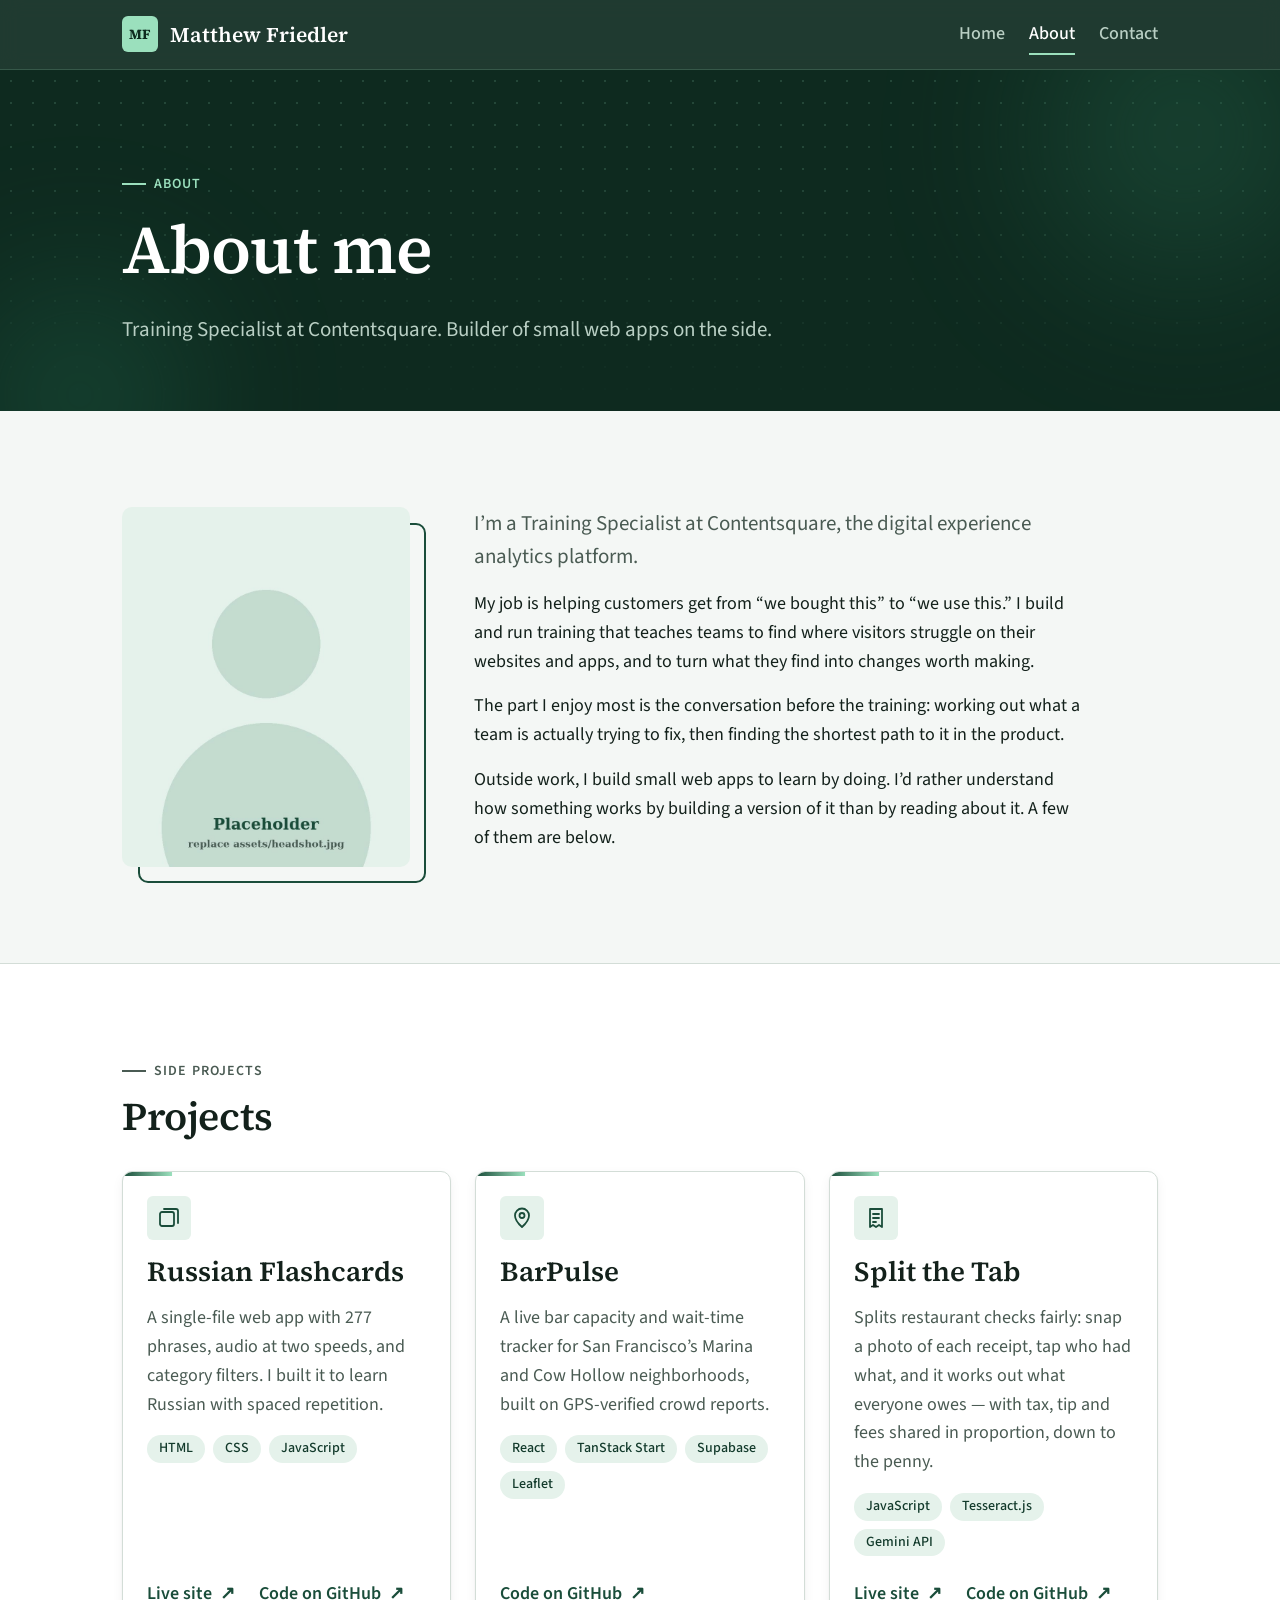
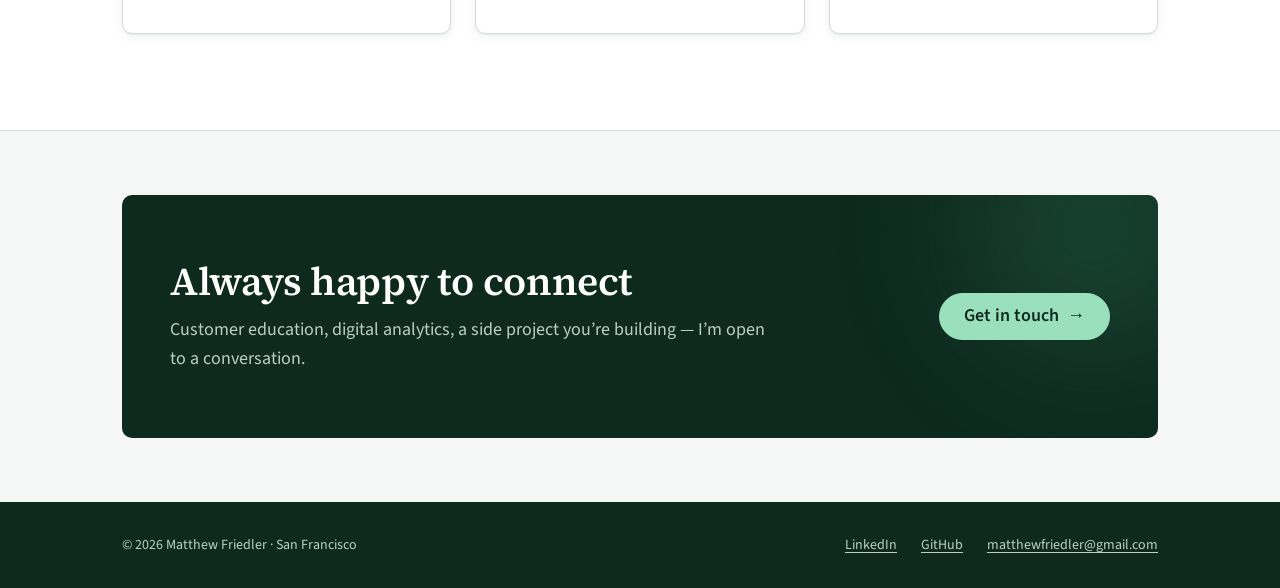
==== commit dac0f73b: "Link Split the Tab live site; point BarPulse at the new repo - Split the Tab card: add "Live site" l" ====
--- a/about.html
+++ b/about.html
@@ -91,7 +91,7 @@
               <li>Leaflet</li>
             </ul>
             <ul class="project__links">
-              <li><a class="arrow-link" href="https://github.com/matthewfriedler/bar-pulse-sf">Code on GitHub<span class="visually-hidden"> for BarPulse</span> <span aria-hidden="true">↗</span></a></li>
+              <li><a class="arrow-link" href="https://github.com/matthewfriedler/barpulse">Code on GitHub<span class="visually-hidden"> for BarPulse</span> <span aria-hidden="true">↗</span></a></li>
             </ul>
           </article>
           <article class="project reveal" style="--i:2">
@@ -104,6 +104,7 @@
               <li>Gemini API</li>
             </ul>
             <ul class="project__links">
+              <li><a class="arrow-link" href="https://matthewfriedler.github.io/split-the-tab/">Live site<span class="visually-hidden"> for Split the Tab</span> <span aria-hidden="true">↗</span></a></li>
               <li><a class="arrow-link" href="https://github.com/matthewfriedler/split-the-tab">Code on GitHub<span class="visually-hidden"> for Split the Tab</span> <span aria-hidden="true">↗</span></a></li>
             </ul>
           </article>
